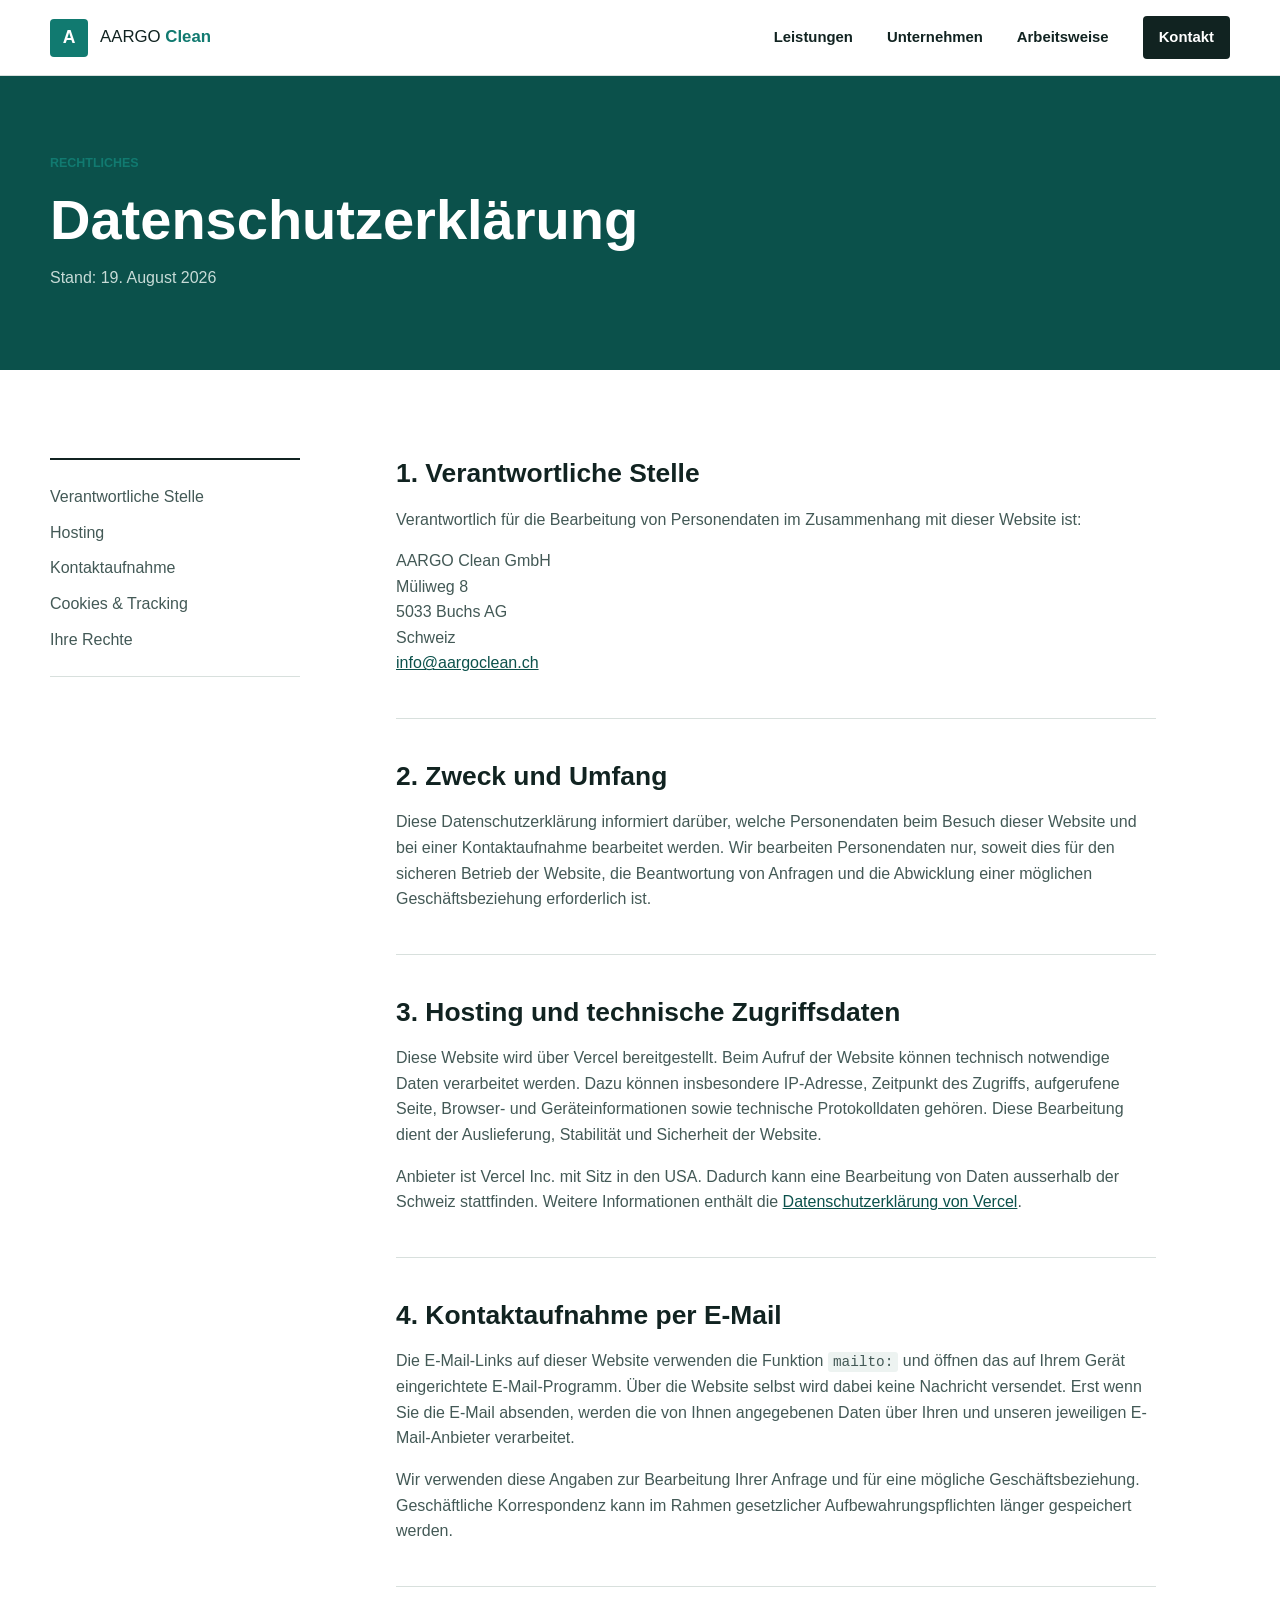
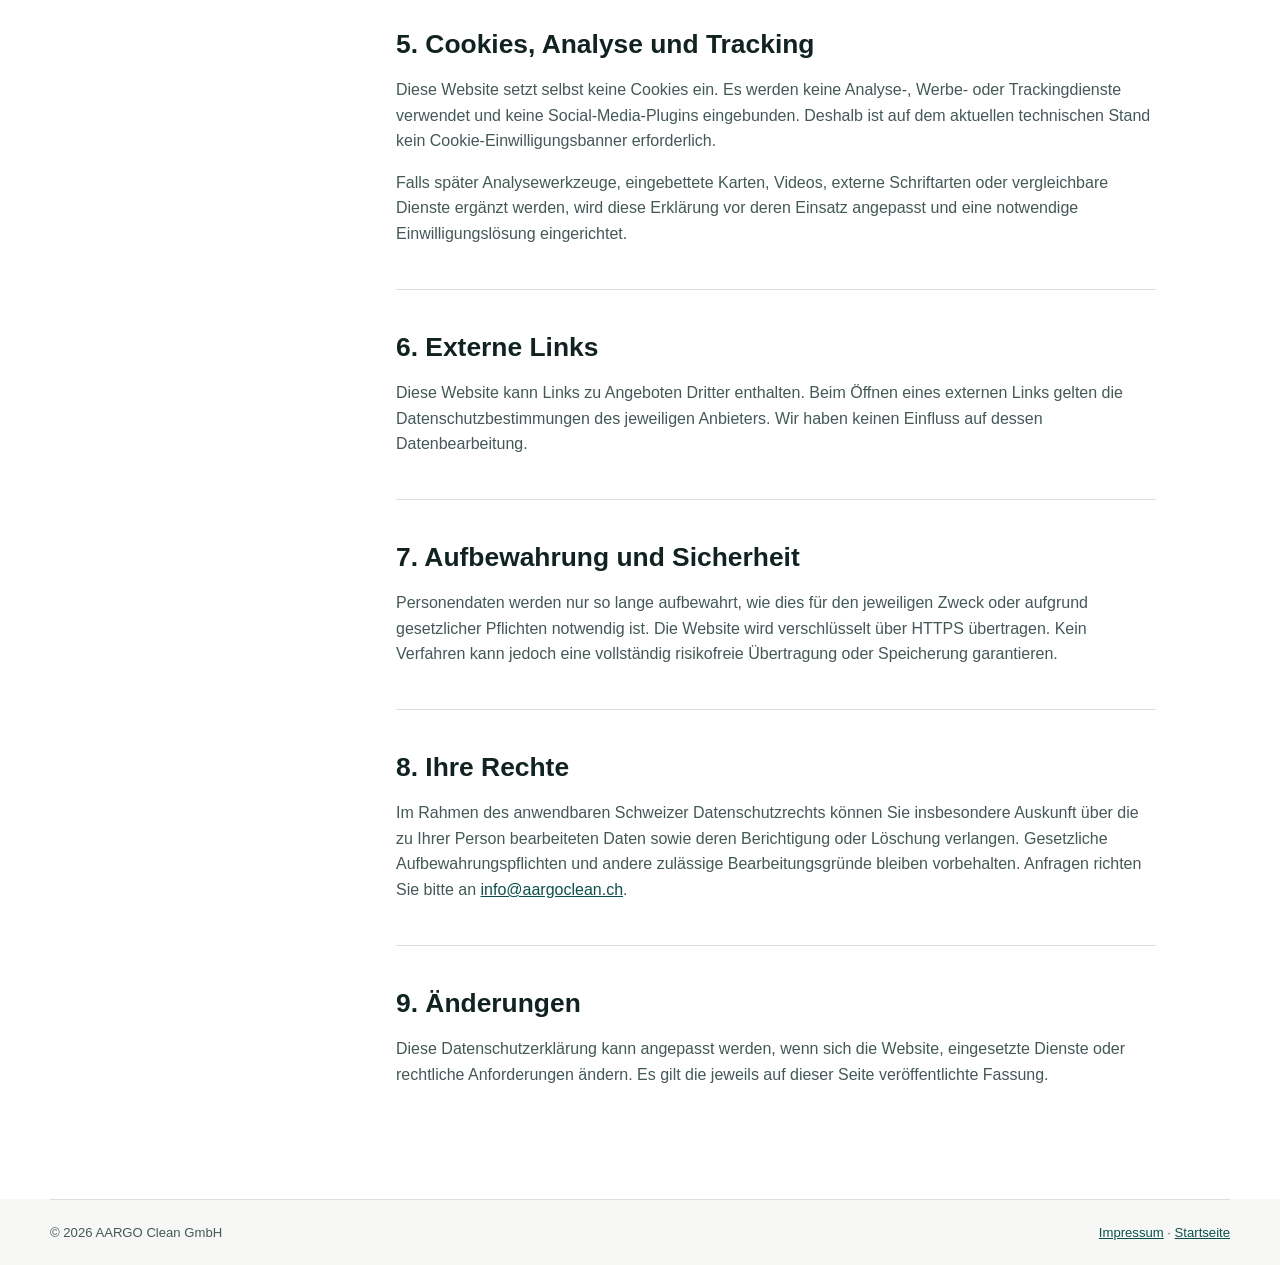
==== datenschutz.html @ e5fc0201 "Add legal pages and reference preparation" ====
<!doctype html>
<html lang="de-CH">
  <head>
    <meta charset="utf-8">
    <meta name="viewport" content="width=device-width, initial-scale=1">
    <meta name="description" content="Datenschutzerklärung der AARGO Clean GmbH.">
    <meta name="theme-color" content="#112321">
    <title>Datenschutz | AARGO Clean GmbH</title>
    <link rel="stylesheet" href="styles.css">
    <script src="script.js" defer></script>
  </head>
  <body>
    <a class="skip-link" href="#main-content">Zum Inhalt springen</a>

    <header class="site-header">
      <div class="container header-inner">
        <a class="brand" href="index.html" aria-label="AARGO Clean Startseite">
          <span class="brand-mark" aria-hidden="true">A</span>
          <span class="brand-name">AARGO <strong>Clean</strong></span>
        </a>
        <button class="menu-toggle" type="button" aria-expanded="false" aria-controls="main-navigation">
          <span class="sr-only">Navigation öffnen</span>
          <span aria-hidden="true"></span>
          <span aria-hidden="true"></span>
          <span aria-hidden="true"></span>
        </button>
        <nav class="main-nav" id="main-navigation" aria-label="Hauptnavigation">
          <a href="index.html#leistungen">Leistungen</a>
          <a href="index.html#unternehmen">Unternehmen</a>
          <a href="index.html#arbeitsweise">Arbeitsweise</a>
          <a class="nav-contact" href="index.html#kontakt">Kontakt</a>
        </nav>
      </div>
    </header>

    <main id="main-content" class="legal-page">
      <header class="legal-hero">
        <div class="container legal-hero-inner">
          <p class="kicker">Rechtliches</p>
          <h1>Datenschutzerklärung</h1>
          <p>Stand: 19. August 2026</p>
        </div>
      </header>

      <div class="container legal-layout">
        <nav class="legal-nav" aria-label="Inhalt der Datenschutzerklärung">
          <a href="#verantwortung">Verantwortliche Stelle</a>
          <a href="#hosting">Hosting</a>
          <a href="#kontaktaufnahme">Kontaktaufnahme</a>
          <a href="#cookies">Cookies &amp; Tracking</a>
          <a href="#rechte">Ihre Rechte</a>
        </nav>

        <article class="legal-content">
          <section id="verantwortung">
            <h2>1. Verantwortliche Stelle</h2>
            <p>Verantwortlich für die Bearbeitung von Personendaten im Zusammenhang mit dieser Website ist:</p>
            <address>
              AARGO Clean GmbH<br>
              Müliweg 8<br>
              5033 Buchs AG<br>
              Schweiz<br>
              <a href="mailto:info@aargoclean.ch">info@aargoclean.ch</a>
            </address>
          </section>

          <section>
            <h2>2. Zweck und Umfang</h2>
            <p>
              Diese Datenschutzerklärung informiert darüber, welche Personendaten beim Besuch
              dieser Website und bei einer Kontaktaufnahme bearbeitet werden. Wir bearbeiten
              Personendaten nur, soweit dies für den sicheren Betrieb der Website, die Beantwortung
              von Anfragen und die Abwicklung einer möglichen Geschäftsbeziehung erforderlich ist.
            </p>
          </section>

          <section id="hosting">
            <h2>3. Hosting und technische Zugriffsdaten</h2>
            <p>
              Diese Website wird über Vercel bereitgestellt. Beim Aufruf der Website können technisch
              notwendige Daten verarbeitet werden. Dazu können insbesondere IP-Adresse, Zeitpunkt
              des Zugriffs, aufgerufene Seite, Browser- und Geräteinformationen sowie technische
              Protokolldaten gehören. Diese Bearbeitung dient der Auslieferung, Stabilität und
              Sicherheit der Website.
            </p>
            <p>
              Anbieter ist Vercel Inc. mit Sitz in den USA. Dadurch kann eine Bearbeitung von Daten
              ausserhalb der Schweiz stattfinden. Weitere Informationen enthält die
              <a href="https://vercel.com/legal/privacy-notice" rel="noopener noreferrer">Datenschutzerklärung von Vercel</a>.
            </p>
          </section>

          <section id="kontaktaufnahme">
            <h2>4. Kontaktaufnahme per E-Mail</h2>
            <p>
              Die E-Mail-Links auf dieser Website verwenden die Funktion <code>mailto:</code> und
              öffnen das auf Ihrem Gerät eingerichtete E-Mail-Programm. Über die Website selbst wird
              dabei keine Nachricht versendet. Erst wenn Sie die E-Mail absenden, werden die von
              Ihnen angegebenen Daten über Ihren und unseren jeweiligen E-Mail-Anbieter verarbeitet.
            </p>
            <p>
              Wir verwenden diese Angaben zur Bearbeitung Ihrer Anfrage und für eine mögliche
              Geschäftsbeziehung. Geschäftliche Korrespondenz kann im Rahmen gesetzlicher
              Aufbewahrungspflichten länger gespeichert werden.
            </p>
          </section>

          <section id="cookies">
            <h2>5. Cookies, Analyse und Tracking</h2>
            <p>
              Diese Website setzt selbst keine Cookies ein. Es werden keine Analyse-, Werbe- oder
              Trackingdienste verwendet und keine Social-Media-Plugins eingebunden. Deshalb ist auf
              dem aktuellen technischen Stand kein Cookie-Einwilligungsbanner erforderlich.
            </p>
            <p>
              Falls später Analysewerkzeuge, eingebettete Karten, Videos, externe Schriftarten oder
              vergleichbare Dienste ergänzt werden, wird diese Erklärung vor deren Einsatz angepasst
              und eine notwendige Einwilligungslösung eingerichtet.
            </p>
          </section>

          <section>
            <h2>6. Externe Links</h2>
            <p>
              Diese Website kann Links zu Angeboten Dritter enthalten. Beim Öffnen eines externen
              Links gelten die Datenschutzbestimmungen des jeweiligen Anbieters. Wir haben keinen
              Einfluss auf dessen Datenbearbeitung.
            </p>
          </section>

          <section>
            <h2>7. Aufbewahrung und Sicherheit</h2>
            <p>
              Personendaten werden nur so lange aufbewahrt, wie dies für den jeweiligen Zweck oder
              aufgrund gesetzlicher Pflichten notwendig ist. Die Website wird verschlüsselt über
              HTTPS übertragen. Kein Verfahren kann jedoch eine vollständig risikofreie Übertragung
              oder Speicherung garantieren.
            </p>
          </section>

          <section id="rechte">
            <h2>8. Ihre Rechte</h2>
            <p>
              Im Rahmen des anwendbaren Schweizer Datenschutzrechts können Sie insbesondere Auskunft
              über die zu Ihrer Person bearbeiteten Daten sowie deren Berichtigung oder Löschung
              verlangen. Gesetzliche Aufbewahrungspflichten und andere zulässige Bearbeitungsgründe
              bleiben vorbehalten. Anfragen richten Sie bitte an
              <a href="mailto:info@aargoclean.ch">info@aargoclean.ch</a>.
            </p>
          </section>

          <section>
            <h2>9. Änderungen</h2>
            <p>
              Diese Datenschutzerklärung kann angepasst werden, wenn sich die Website, eingesetzte
              Dienste oder rechtliche Anforderungen ändern. Es gilt die jeweils auf dieser Seite
              veröffentlichte Fassung.
            </p>
          </section>
        </article>
      </div>
    </main>

    <footer class="site-footer legal-footer">
      <div class="container footer-bottom">
        <span>© <span id="current-year">2026</span> AARGO Clean GmbH</span>
        <span><a href="impressum.html">Impressum</a> · <a href="index.html">Startseite</a></span>
      </div>
    </footer>
  </body>
</html>
---- styles.css ----
:root {
  color-scheme: light;
  --ink: #112321;
  --ink-soft: #435956;
  --teal: #117a70;
  --teal-dark: #0b514b;
  --green: #78a47d;
  --mist: #edf3f1;
  --paper: #ffffff;
  --off-white: #f7f8f6;
  --line: #d8e0dd;
  --header-height: 76px;
}

* {
  box-sizing: border-box;
}

html {
  scroll-behavior: smooth;
}

body {
  margin: 0;
  min-width: 320px;
  font-family: Inter, "Helvetica Neue", Arial, sans-serif;
  font-size: 16px;
  line-height: 1.6;
  letter-spacing: 0;
  color: var(--ink);
  background: var(--paper);
}

body.menu-open {
  overflow: hidden;
}

button,
a {
  font: inherit;
}

a {
  color: inherit;
}

p,
h1,
h2,
h3 {
  margin-top: 0;
}

.container {
  width: min(100% - 48px, 1180px);
  margin-inline: auto;
}

.skip-link {
  position: fixed;
  z-index: 1000;
  top: 12px;
  left: 12px;
  padding: 10px 14px;
  color: var(--paper);
  background: var(--ink);
  transform: translateY(-150%);
}

.skip-link:focus {
  transform: translateY(0);
}

.sr-only {
  position: absolute;
  width: 1px;
  height: 1px;
  padding: 0;
  margin: -1px;
  overflow: hidden;
  clip: rect(0, 0, 0, 0);
  white-space: nowrap;
  border: 0;
}

.site-header {
  position: sticky;
  z-index: 100;
  top: 0;
  height: var(--header-height);
  background: rgb(255 255 255 / 96%);
  border-bottom: 1px solid var(--line);
}

.header-inner {
  height: 100%;
  display: flex;
  align-items: center;
  justify-content: space-between;
}

.brand {
  display: inline-flex;
  align-items: center;
  gap: 12px;
  text-decoration: none;
}

.brand-mark {
  width: 38px;
  height: 38px;
  display: grid;
  place-items: center;
  font-size: 1.1rem;
  font-weight: 800;
  color: var(--paper);
  background: var(--teal);
  border-radius: 4px;
}

.brand-name {
  font-size: 1.05rem;
  font-weight: 500;
  line-height: 1;
}

.brand-name strong {
  color: var(--teal);
}

.main-nav {
  display: flex;
  align-items: center;
  gap: 34px;
}

.main-nav a {
  font-size: 0.93rem;
  font-weight: 600;
  text-decoration: none;
  transition: color 180ms ease;
}

.main-nav a:hover {
  color: var(--teal);
}

.main-nav .nav-contact {
  padding: 10px 16px;
  color: var(--paper);
  background: var(--ink);
  border-radius: 4px;
}

.main-nav .nav-contact:hover {
  color: var(--paper);
  background: var(--teal-dark);
}

.menu-toggle {
  width: 44px;
  height: 44px;
  display: none;
  padding: 10px;
  cursor: pointer;
  background: transparent;
  border: 1px solid var(--line);
  border-radius: 4px;
}

.menu-toggle span:not(.sr-only) {
  width: 100%;
  height: 2px;
  display: block;
  background: var(--ink);
  transition: transform 180ms ease, opacity 180ms ease;
}

.menu-toggle span:not(.sr-only) + span {
  margin-top: 5px;
}

.hero {
  min-height: min(760px, calc(100svh - 140px));
  position: relative;
  display: flex;
  align-items: center;
  color: var(--paper);
  background-image: url("assets/hero-clean-office.webp");
  background-size: cover;
  background-position: center;
  isolation: isolate;
}

.hero::before {
  content: "";
  position: absolute;
  z-index: -1;
  inset: 0;
  background: rgb(8 28 25 / 70%);
}

.hero-content {
  padding-block: 84px;
}

.kicker {
  margin-bottom: 18px;
  font-size: 0.78rem;
  font-weight: 800;
  line-height: 1.2;
  color: var(--teal);
  text-transform: uppercase;
}

.hero .kicker {
  color: #b6ded8;
}

.hero h1 {
  max-width: 780px;
  margin-bottom: 24px;
  font-size: 4rem;
  line-height: 1.06;
  font-weight: 700;
}

.hero-copy {
  max-width: 650px;
  margin-bottom: 34px;
  font-size: 1.2rem;
  color: #eef7f5;
}

.hero-actions {
  display: flex;
  flex-wrap: wrap;
  gap: 12px;
}

.button {
  min-height: 50px;
  display: inline-flex;
  align-items: center;
  justify-content: center;
  gap: 18px;
  padding: 12px 20px;
  font-weight: 700;
  line-height: 1.2;
  text-decoration: none;
  border: 1px solid transparent;
  border-radius: 4px;
  cursor: pointer;
  transition: background-color 180ms ease, color 180ms ease, border-color 180ms ease;
}

.button-primary {
  color: var(--ink);
  background: #9fd3ad;
}

.button-primary:hover {
  background: #b9e0c3;
}

.button-secondary {
  color: var(--paper);
  background: rgb(17 35 33 / 60%);
  border-color: rgb(255 255 255 / 58%);
}

.button-secondary:hover {
  color: var(--ink);
  background: var(--paper);
}

.facts {
  color: var(--paper);
  background: var(--ink);
}

.facts-grid {
  display: grid;
  grid-template-columns: repeat(3, 1fr);
}

.facts-grid div {
  padding: 24px 34px;
}

.facts-grid div + div {
  border-left: 1px solid rgb(255 255 255 / 18%);
}

.facts strong,
.facts span {
  display: block;
}

.facts strong {
  font-size: 1.02rem;
}

.facts span {
  margin-top: 2px;
  font-size: 0.88rem;
  color: #acc2be;
}

.section {
  padding-block: 112px;
}

.section-heading {
  display: grid;
  grid-template-columns: minmax(0, 1.2fr) minmax(300px, 0.8fr);
  gap: 72px;
  align-items: end;
  margin-bottom: 64px;
}

.section-heading.compact {
  grid-template-columns: minmax(0, 760px);
}

h2 {
  margin-bottom: 0;
  font-size: 2.75rem;
  line-height: 1.15;
  font-weight: 700;
}

.section-heading > p,
.about-content > p,
.contact p {
  color: var(--ink-soft);
}

.section-heading > p {
  margin-bottom: 5px;
}

.service-list {
  display: grid;
  grid-template-columns: repeat(2, 1fr);
  border-top: 1px solid var(--line);
}

.service-item {
  min-height: 210px;
  display: grid;
  grid-template-columns: 48px 1fr;
  gap: 24px;
  padding: 38px 36px 38px 0;
  border-bottom: 1px solid var(--line);
}

.service-item:nth-child(even) {
  padding-left: 36px;
  border-left: 1px solid var(--line);
}

.service-number {
  font-size: 0.78rem;
  font-weight: 800;
  color: var(--teal);
}

.service-item h3,
.process-list h3 {
  margin-bottom: 12px;
  font-size: 1.25rem;
  line-height: 1.3;
}

.service-item p,
.process-list p {
  margin-bottom: 0;
  color: var(--ink-soft);
}

.about {
  background: var(--mist);
}

.about-grid {
  display: grid;
  grid-template-columns: minmax(360px, 0.9fr) minmax(0, 1.1fr);
  gap: 100px;
  align-items: center;
}

.about-visual {
  min-height: 480px;
  position: relative;
  display: flex;
  flex-direction: column;
  justify-content: flex-end;
  padding: 44px;
  overflow: hidden;
  color: var(--paper);
  background: var(--teal-dark);
  border-radius: 8px;
}

.about-initials {
  position: absolute;
  top: 20px;
  right: 28px;
  font-size: 10rem;
  font-weight: 800;
  line-height: 1;
  color: rgb(255 255 255 / 8%);
}

.about-line {
  width: 64px;
  height: 4px;
  margin-bottom: 24px;
  background: #9fd3ad;
}

.about-visual p {
  margin: 0;
  font-size: 1.55rem;
  line-height: 1.35;
  font-weight: 600;
}

.about-content h2 {
  margin-bottom: 28px;
}

.about-content > p {
  max-width: 620px;
  margin-bottom: 18px;
}

.text-link {
  display: inline-flex;
  gap: 16px;
  margin-top: 16px;
  padding-bottom: 4px;
  font-weight: 700;
  color: var(--teal-dark);
  text-decoration: none;
  border-bottom: 1px solid currentColor;
}

.process-list {
  display: grid;
  grid-template-columns: repeat(3, 1fr);
  gap: 48px;
  padding: 0;
  margin: 0;
  list-style: none;
}

.process-list li {
  padding-top: 26px;
  border-top: 3px solid var(--ink);
}

.process-list li > span {
  width: 34px;
  height: 34px;
  display: grid;
  place-items: center;
  margin-bottom: 42px;
  font-size: 0.82rem;
  font-weight: 800;
  color: var(--paper);
  background: var(--teal);
  border-radius: 50%;
}

.references[hidden] {
  display: none;
}

.references {
  background: var(--off-white);
}

.reference-grid {
  display: grid;
  grid-template-columns: repeat(3, 1fr);
  gap: 24px;
}

.reference-card {
  overflow: hidden;
  background: var(--paper);
  border: 1px solid var(--line);
  border-radius: 8px;
}

.reference-media {
  aspect-ratio: 4 / 3;
  display: grid;
  place-items: center;
  color: var(--teal-dark);
  background: var(--mist);
  border-bottom: 1px solid var(--line);
}

.reference-media img {
  width: 100%;
  height: 100%;
  display: block;
  object-fit: cover;
}

.reference-media span {
  font-size: 0.78rem;
  font-weight: 800;
  text-transform: uppercase;
}

.reference-content {
  padding: 26px;
}

.reference-type {
  margin-bottom: 10px;
  font-size: 0.76rem;
  font-weight: 800;
  color: var(--teal);
  text-transform: uppercase;
}

.reference-content h3 {
  margin-bottom: 10px;
  font-size: 1.2rem;
}

.reference-content > p:last-child {
  margin-bottom: 0;
  color: var(--ink-soft);
}

.testimonial {
  max-width: 850px;
  margin: 72px 0 0;
  padding-left: 36px;
  border-left: 4px solid var(--green);
}

.testimonial blockquote {
  margin: 0;
}

.testimonial blockquote p {
  margin-bottom: 18px;
  font-size: 1.5rem;
  line-height: 1.45;
}

.testimonial figcaption {
  color: var(--ink-soft);
}

.contact {
  padding-block: 96px;
  color: var(--paper);
  background: var(--teal-dark);
}

.contact-grid {
  display: grid;
  grid-template-columns: minmax(0, 1.4fr) minmax(260px, 0.6fr);
  gap: 80px;
  align-items: end;
}

.contact h2 {
  max-width: 720px;
  margin-bottom: 22px;
}

.contact p {
  max-width: 620px;
  margin-bottom: 30px;
  color: #c7dbd7;
}

.kicker-light {
  color: #9fd3ad;
}

.button-light {
  color: var(--ink);
  background: var(--paper);
}

.button-light:hover {
  background: #dcebe7;
}

.contact-details {
  padding-left: 38px;
  font-style: normal;
  border-left: 1px solid rgb(255 255 255 / 28%);
}

.contact-details span {
  display: block;
}

.contact-details span:first-child {
  margin-bottom: 10px;
  font-weight: 700;
}

.site-footer {
  padding-top: 72px;
  background: var(--off-white);
}

.legal-page {
  background: var(--paper);
}

.legal-hero {
  color: var(--paper);
  background: var(--teal-dark);
}

.legal-hero-inner {
  padding-block: 80px;
}

.legal-hero h1 {
  max-width: 850px;
  margin-bottom: 14px;
  font-size: 3.5rem;
  line-height: 1.1;
  overflow-wrap: anywhere;
}

.legal-hero p:last-child {
  margin-bottom: 0;
  color: #c7dbd7;
}

.legal-layout {
  display: grid;
  grid-template-columns: 250px minmax(0, 760px);
  gap: 96px;
  align-items: start;
  padding-block: 88px 112px;
}

.legal-nav {
  position: sticky;
  top: calc(var(--header-height) + 28px);
  display: grid;
  gap: 10px;
  padding: 24px 0;
  color: var(--ink-soft);
  border-top: 2px solid var(--ink);
  border-bottom: 1px solid var(--line);
}

.legal-nav a {
  text-decoration: none;
}

.legal-nav a:hover {
  color: var(--teal);
}

.legal-nav strong,
.legal-nav span {
  display: block;
}

.legal-content section {
  scroll-margin-top: calc(var(--header-height) + 32px);
}

.legal-content section + section {
  padding-top: 42px;
  margin-top: 42px;
  border-top: 1px solid var(--line);
}

.legal-content h2 {
  margin-bottom: 18px;
  font-size: 1.65rem;
}

.legal-content p,
.legal-content address {
  color: var(--ink-soft);
}

.legal-content p:last-child {
  margin-bottom: 0;
}

.legal-content address {
  margin-bottom: 22px;
  font-style: normal;
}

.legal-content a,
.legal-footer a {
  color: var(--teal-dark);
}

.legal-content code {
  padding: 2px 5px;
  font-size: 0.9em;
  background: var(--mist);
  border-radius: 3px;
}

.legal-footer {
  padding-top: 0;
}

.footer-grid {
  display: grid;
  grid-template-columns: 1.4fr 0.8fr 0.8fr;
  gap: 64px;
  padding-bottom: 64px;
}

.footer-brand {
  margin-bottom: 18px;
}

.footer-grid > div:first-child p {
  max-width: 330px;
}

.footer-grid h2 {
  margin-bottom: 16px;
  font-size: 0.82rem;
  text-transform: uppercase;
}

.footer-grid p,
.footer-grid a {
  color: var(--ink-soft);
}

.footer-grid a:hover {
  color: var(--teal);
}

.footer-bottom {
  display: flex;
  justify-content: space-between;
  gap: 24px;
  padding-block: 22px;
  font-size: 0.82rem;
  color: var(--ink-soft);
  border-top: 1px solid var(--line);
}

a:focus-visible,
button:focus-visible {
  outline: 3px solid #2bb8a9;
  outline-offset: 3px;
}

@media (max-width: 900px) {
  .hero h1 {
    font-size: 3.25rem;
  }

  .section {
    padding-block: 88px;
  }

  .section-heading,
  .about-grid,
  .contact-grid {
    grid-template-columns: 1fr;
    gap: 42px;
  }

  .about-grid {
    gap: 56px;
  }

  .about-visual {
    min-height: 360px;
  }

  .process-list {
    gap: 26px;
  }

  .reference-grid {
    grid-template-columns: repeat(2, 1fr);
  }

  .reference-card:last-child {
    grid-column: 1 / -1;
  }

  .legal-layout {
    grid-template-columns: 1fr;
    gap: 46px;
  }

  .legal-nav {
    position: static;
  }

  .contact-details {
    padding-top: 28px;
    padding-left: 0;
    border-top: 1px solid rgb(255 255 255 / 28%);
    border-left: 0;
  }
}

@media (max-width: 760px) {
  :root {
    --header-height: 68px;
  }

  .container {
    width: min(100% - 32px, 1180px);
  }

  .menu-toggle {
    display: block;
  }

  .menu-toggle[aria-expanded="true"] span:nth-of-type(2) {
    transform: translateY(7px) rotate(45deg);
  }

  .menu-toggle[aria-expanded="true"] span:nth-of-type(3) {
    opacity: 0;
  }

  .menu-toggle[aria-expanded="true"] span:nth-of-type(4) {
    transform: translateY(-7px) rotate(-45deg);
  }

  .main-nav {
    position: fixed;
    top: var(--header-height);
    right: 0;
    left: 0;
    display: none;
    align-items: stretch;
    gap: 0;
    padding: 14px 16px 20px;
    background: var(--paper);
    border-bottom: 1px solid var(--line);
  }

  .main-nav.is-open {
    display: grid;
  }

  .main-nav a {
    padding: 14px 10px;
    border-bottom: 1px solid var(--line);
  }

  .main-nav .nav-contact {
    margin-top: 10px;
    text-align: center;
    border-bottom: 0;
  }

  .hero {
    min-height: calc(100svh - 125px);
    background-position: 58% center;
  }

  .hero-content {
    padding-block: 68px;
  }

  .hero h1 {
    font-size: 2.75rem;
  }

  .hero-copy {
    font-size: 1.05rem;
  }

  .facts-grid {
    grid-template-columns: 1fr;
  }

  .facts-grid div {
    padding: 17px 0;
  }

  .facts-grid div + div {
    border-top: 1px solid rgb(255 255 255 / 18%);
    border-left: 0;
  }

  h2 {
    font-size: 2.2rem;
  }

  .section-heading {
    margin-bottom: 44px;
  }

  .service-list {
    grid-template-columns: 1fr;
  }

  .service-item,
  .service-item:nth-child(even) {
    min-height: 0;
    padding: 30px 0;
    border-left: 0;
  }

  .process-list {
    grid-template-columns: 1fr;
    gap: 40px;
  }

  .reference-grid {
    grid-template-columns: 1fr;
  }

  .reference-card:last-child {
    grid-column: auto;
  }

  .legal-hero-inner {
    padding-block: 64px;
  }

  .legal-hero h1 {
    font-size: 2.75rem;
  }

  .legal-layout {
    padding-block: 64px 80px;
  }

  .process-list li > span {
    margin-bottom: 24px;
  }

  .footer-grid {
    grid-template-columns: 1fr 1fr;
  }

  .footer-grid > div:first-child {
    grid-column: 1 / -1;
  }
}

@media (max-width: 520px) {
  .hero h1 {
    font-size: 2.25rem;
  }

  .hero-actions,
  .hero-actions .button {
    width: 100%;
  }

  .section {
    padding-block: 72px;
  }

  h2 {
    font-size: 1.85rem;
  }

  .about-visual {
    min-height: 300px;
    padding: 28px;
  }

  .about-initials {
    font-size: 7rem;
  }

  .contact {
    padding-block: 72px;
  }

  .button-light {
    width: 100%;
    justify-content: space-between;
  }

  .footer-grid {
    grid-template-columns: 1fr;
  }

  .footer-grid > div:first-child {
    grid-column: auto;
  }

  .footer-bottom {
    flex-direction: column;
    gap: 4px;
  }

  .legal-hero h1 {
    font-size: 1.9rem;
  }
}

@media (prefers-reduced-motion: reduce) {
  html {
    scroll-behavior: auto;
  }

  *,
  *::before,
  *::after {
    scroll-behavior: auto !important;
    transition-duration: 0.01ms !important;
  }
}
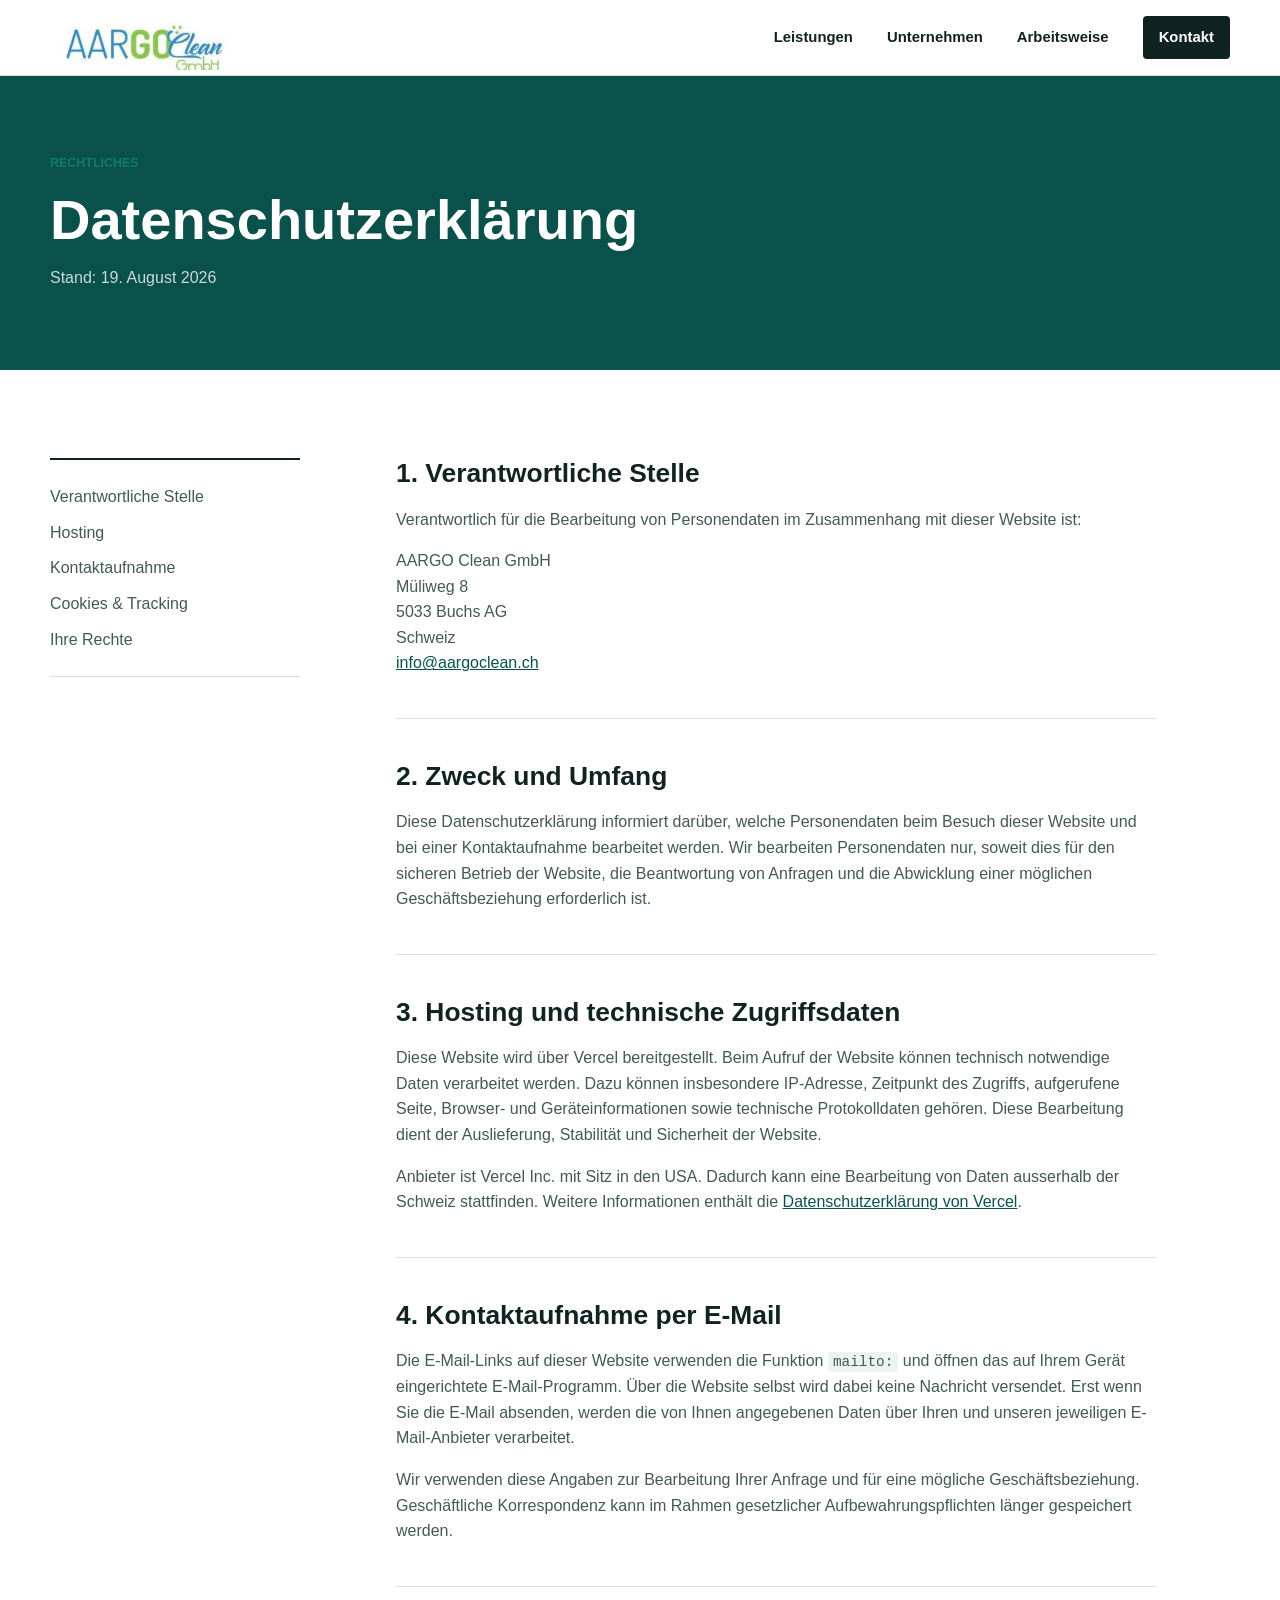
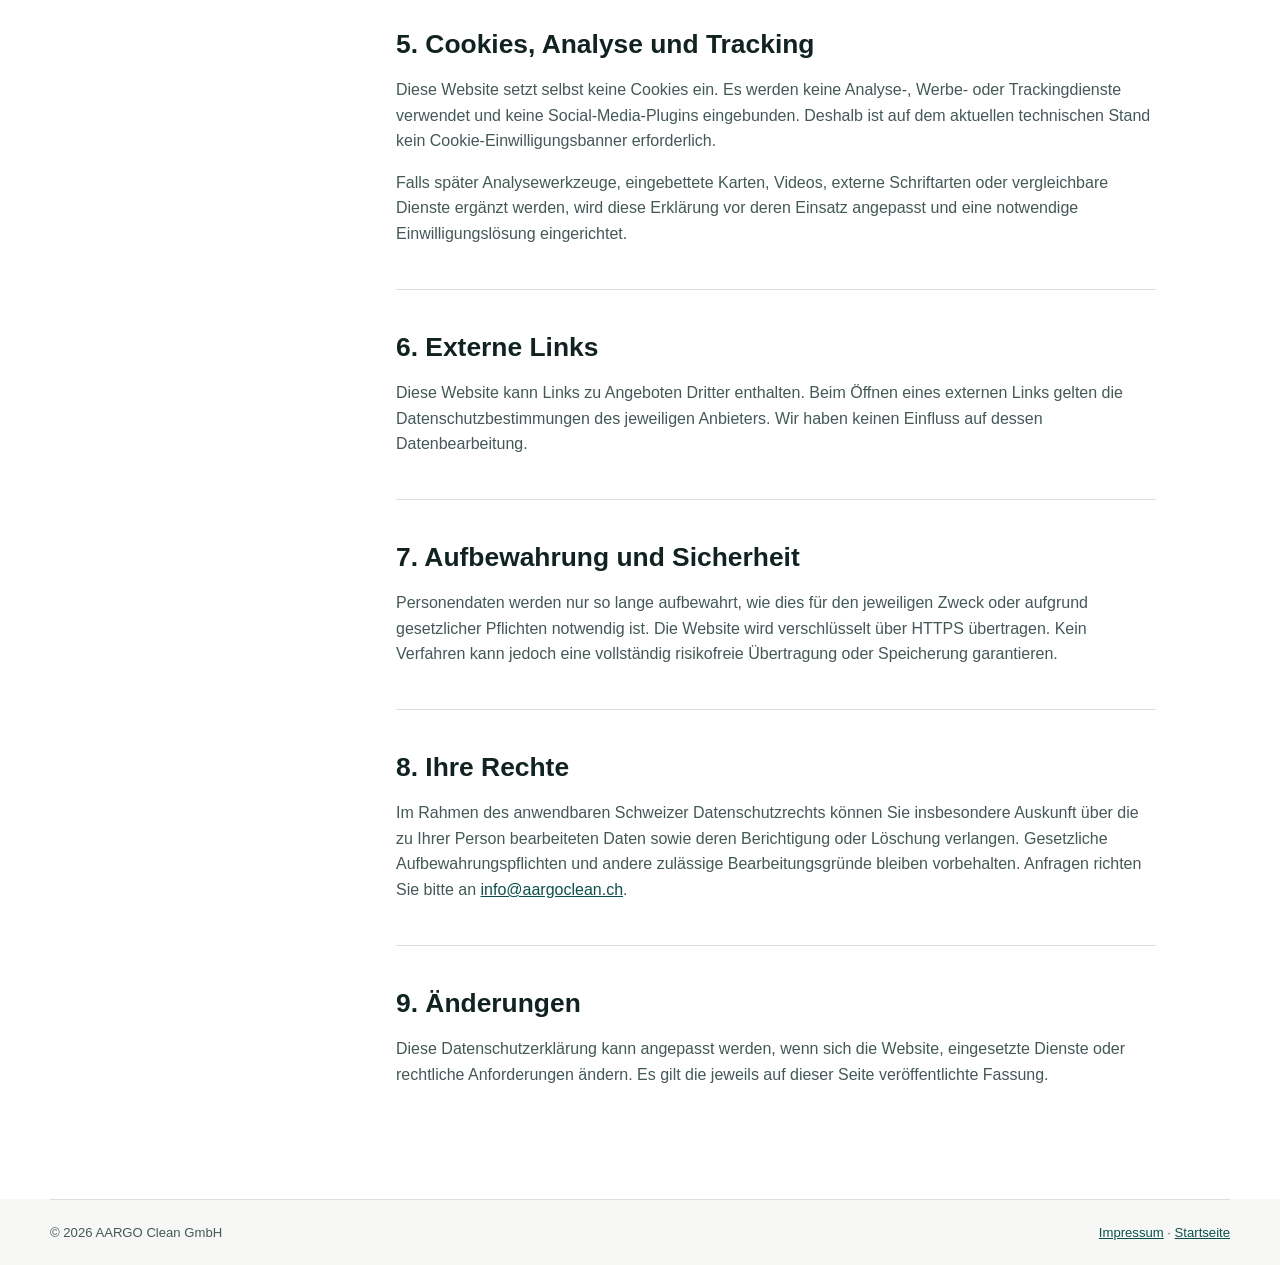
==== commit f28ac5d0: "Add official AARGO Clean logo" ====
--- a/datenschutz.html
+++ b/datenschutz.html
@@ -6,6 +6,7 @@
     <meta name="description" content="Datenschutzerklärung der AARGO Clean GmbH.">
     <meta name="theme-color" content="#112321">
     <title>Datenschutz | AARGO Clean GmbH</title>
+    <link rel="icon" href="assets/aargoclean-logo.jpg" type="image/jpeg">
     <link rel="stylesheet" href="styles.css">
     <script src="script.js" defer></script>
   </head>
@@ -15,8 +16,9 @@
     <header class="site-header">
       <div class="container header-inner">
         <a class="brand" href="index.html" aria-label="AARGO Clean Startseite">
-          <span class="brand-mark" aria-hidden="true">A</span>
-          <span class="brand-name">AARGO <strong>Clean</strong></span>
+          <span class="brand-logo">
+            <img src="assets/aargoclean-logo.jpg" alt="AARGO Clean GmbH" width="320" height="320">
+          </span>
         </a>
         <button class="menu-toggle" type="button" aria-expanded="false" aria-controls="main-navigation">
           <span class="sr-only">Navigation öffnen</span>
--- a/styles.css
+++ b/styles.css
@@ -102,30 +102,27 @@
 .brand {
   display: inline-flex;
   align-items: center;
-  gap: 12px;
   text-decoration: none;
 }
 
-.brand-mark {
-  width: 38px;
-  height: 38px;
-  display: grid;
-  place-items: center;
-  font-size: 1.1rem;
-  font-weight: 800;
-  color: var(--paper);
-  background: var(--teal);
-  border-radius: 4px;
-}
-
-.brand-name {
-  font-size: 1.05rem;
-  font-weight: 500;
-  line-height: 1;
-}
-
-.brand-name strong {
-  color: var(--teal);
+.brand-logo {
+  width: 190px;
+  height: 64px;
+  position: relative;
+  display: block;
+  overflow: hidden;
+  background: var(--paper);
+}
+
+.brand-logo img {
+  width: 100%;
+  height: auto;
+  position: absolute;
+  top: 50%;
+  left: 50%;
+  display: block;
+  max-width: none;
+  transform: translate(-50%, -51%);
 }
 
 .main-nav {
@@ -731,6 +728,11 @@
   margin-bottom: 18px;
 }
 
+.footer-brand .brand-logo {
+  width: 210px;
+  height: 70px;
+}
+
 .footer-grid > div:first-child p {
   max-width: 330px;
 }
@@ -830,6 +832,11 @@
 
   .menu-toggle {
     display: block;
+  }
+
+  .header-inner > .brand .brand-logo {
+    width: 168px;
+    height: 58px;
   }
 
   .menu-toggle[aria-expanded="true"] span:nth-of-type(2) {
